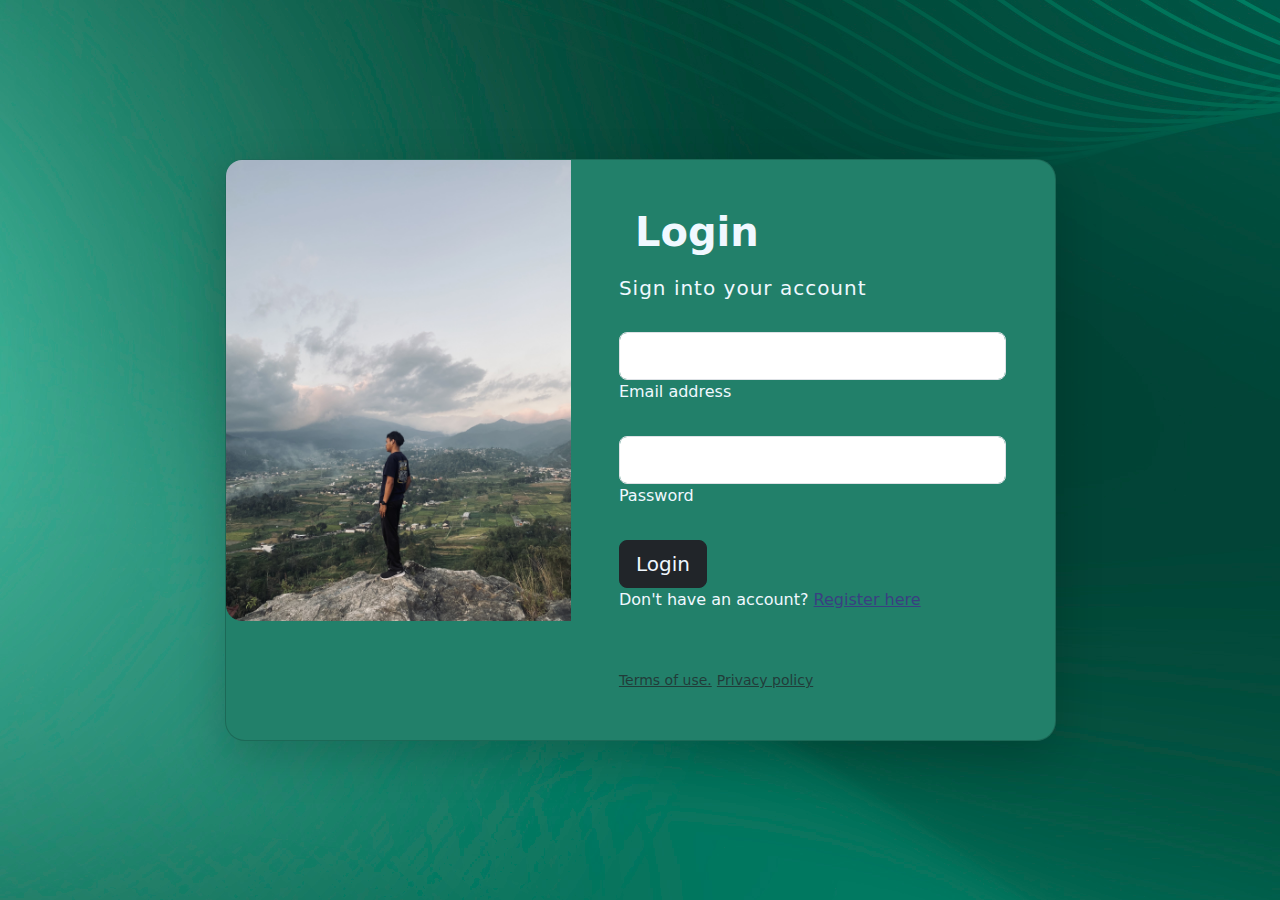
==== index.html @ e3e39431 "Tugas Login PHP" ====
<!DOCTYPE html>
<html lang="en">
<head>
    <meta charset="UTF-8">
    <meta name="viewport" content="width=device-width, initial-scale=1.0">
    <link href="https://cdn.jsdelivr.net/npm/bootstrap@5.3.3/dist/css/bootstrap.min.css" rel="stylesheet" integrity="sha384-QWTKZyjpPEjISv5WaRU9OFeRpok6YctnYmDr5pNlyT2bRjXh0JMhjY6hW+ALEwIH" crossorigin="anonymous">
    <link rel="stylesheet" href="index.css">
    <title>Ali Mustofa</title>
</head>
<body>
        <section class="vh-100 opacity-20" style="background-image: url('./img/bg2.jpg');" >
            <div class="container py-5 h-100">
              <div class="row d-flex justify-content-center align-items-center h-100">
                <div class="col col-xl-9">
                  <div class="kotak card shadow-lg">
                    <div class="row g-0">
                      <div class="col-md-6 col-lg-5 d-none d-md-block ">
                        <img src="./img/ali_tugasLogin.jpg"
                          alt="login form" class="img-fluid" style="border-radius: 1rem 0 0 1rem;" />
                      </div>
                      <div class="col-md-6 col-lg-7 d-flex align-items-center ">
                        <div class="card-body p-4 p-lg-5 text-black">
                          <form action="login.php" method="post" >
          
                            <div class="d-flex align-items-center mb-3 pb-1">
                              <i class="fas fa-cubes fa-2x me-3" style="color: #ff6219;"></i>
                              <span class="h1 fw-bold mb-0" style="color: aliceblue;">Login</span>
                            </div>
          
                            <h5 class="fw-normal mb-3 pb-3" style="letter-spacing: 1px; color : aliceblue">Sign into your account</h5>
          
                            <div data-mdb-input-init class="form-outline mb-4">
                              <input type="email" name="email" id="form2Example17" class="form-control form-control-lg" />
                              <label class="form-label" for="form2Example17" style="color : aliceblue">Email address</label>
                            </div>
          
                            <div data-mdb-input-init class="form-outline mb-4">
                              <input type="password" name="password" id="form2Example27" class="form-control form-control-lg" />
                              <label class="form-label" for="form2Example27" style="color : aliceblue">Password</label>
                            </div>

                            <a href="dashboard.html" class="pt-1 mb-4">
                                <button type="submit" name="login" data-mdb-button-init data-mdb-ripple-init class="btn btn-dark btn-lg btn-block" style="color : aliceblue">Login</button>
                            </a>

                            <p class="mb-5 pb-lg-2" style="color : aliceblue">Don't have an account? <a href="register.html"
                                style="color: #393f81;">Register here</a></p>
                            <a href="#!" class="small text-muted">Terms of use.</a>
                            <a href="#!" class="small text-muted">Privacy policy</a>
                          </form>
          
                        </div>
                      </div>
                    </div>
                  </div>
                </div>
              </div>
            </div>
        </section>
        
    <script src="https://cdn.jsdelivr.net/npm/bootstrap@5.3.3/dist/js/bootstrap.bundle.min.js" integrity="sha384-YvpcrYf0tY3lHB60NNkmXc5s9fDVZLESaAA55NDzOxhy9GkcIdslK1eN7N6jIeHz" crossorigin="anonymous"></script>
</body>
</html>
---- index.css ----
body{
    color: aliceblue;
}
.kotak {
    background-color: #22806A;
    border-radius: 20px;
}
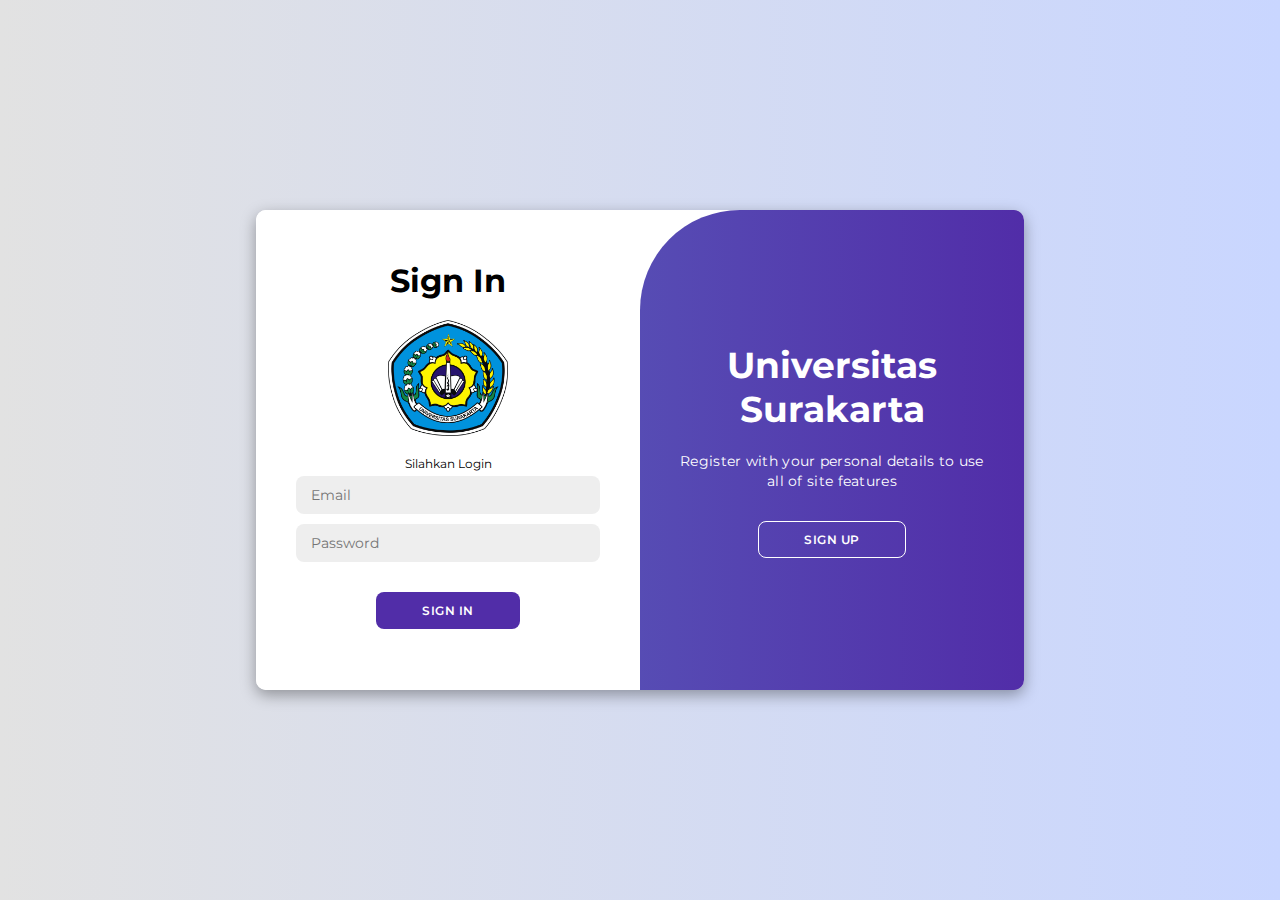
==== commit 9733c4d9: ""FINAL"" ====
--- a/index.html
+++ b/index.html
@@ -3,61 +3,58 @@
 <head>
     <meta charset="UTF-8">
     <meta name="viewport" content="width=device-width, initial-scale=1.0">
-    <link href="https://cdn.jsdelivr.net/npm/bootstrap@5.3.3/dist/css/bootstrap.min.css" rel="stylesheet" integrity="sha384-QWTKZyjpPEjISv5WaRU9OFeRpok6YctnYmDr5pNlyT2bRjXh0JMhjY6hW+ALEwIH" crossorigin="anonymous">
-    <link rel="stylesheet" href="index.css">
-    <title>Ali Mustofa</title>
+    <link rel="stylesheet" href="https://cdnjs.cloudflare.com/ajax/libs/font-awesome/6.4.2/css/all.min.css">
+    <link rel="stylesheet" href="style.css">
+    <title>Ilyas Nur</title>
 </head>
 <body>
-        <section class="vh-100 opacity-20" style="background-image: url('./img/bg2.jpg');" >
-            <div class="container py-5 h-100">
-              <div class="row d-flex justify-content-center align-items-center h-100">
-                <div class="col col-xl-9">
-                  <div class="kotak card shadow-lg">
-                    <div class="row g-0">
-                      <div class="col-md-6 col-lg-5 d-none d-md-block ">
-                        <img src="./img/ali_tugasLogin.jpg"
-                          alt="login form" class="img-fluid" style="border-radius: 1rem 0 0 1rem;" />
-                      </div>
-                      <div class="col-md-6 col-lg-7 d-flex align-items-center ">
-                        <div class="card-body p-4 p-lg-5 text-black">
-                          <form action="login.php" method="post" >
-          
-                            <div class="d-flex align-items-center mb-3 pb-1">
-                              <i class="fas fa-cubes fa-2x me-3" style="color: #ff6219;"></i>
-                              <span class="h1 fw-bold mb-0" style="color: aliceblue;">Login</span>
-                            </div>
-          
-                            <h5 class="fw-normal mb-3 pb-3" style="letter-spacing: 1px; color : aliceblue">Sign into your account</h5>
-          
-                            <div data-mdb-input-init class="form-outline mb-4">
-                              <input type="email" name="email" id="form2Example17" class="form-control form-control-lg" />
-                              <label class="form-label" for="form2Example17" style="color : aliceblue">Email address</label>
-                            </div>
-          
-                            <div data-mdb-input-init class="form-outline mb-4">
-                              <input type="password" name="password" id="form2Example27" class="form-control form-control-lg" />
-                              <label class="form-label" for="form2Example27" style="color : aliceblue">Password</label>
-                            </div>
 
-                            <a href="dashboard.html" class="pt-1 mb-4">
-                                <button type="submit" name="login" data-mdb-button-init data-mdb-ripple-init class="btn btn-dark btn-lg btn-block" style="color : aliceblue">Login</button>
-                            </a>
+  <div class="container" id="container">
+    <div class="form-container sign-up">
+        <form action="register.php" method="post">
+            <h1>Create Account</h1>
+            <h1>Sign In</h1>
+            <span>Silahkan Daftar Dahulu</span>
+            <input type="text" placeholder="fullname" name="fullname">
+            <input type="text" placeholder="Username" name="username">
+            <input type="text" placeholder="institution" name="institution">
+            <input type="email" placeholder="Email" name="email">
+            <input type="password" placeholder="Password" name="password">
+            <a href="index.html">
+              <button>Sign Up</button>
+            </a>
+        </form>
+    </div>
 
-                            <p class="mb-5 pb-lg-2" style="color : aliceblue">Don't have an account? <a href="register.html"
-                                style="color: #393f81;">Register here</a></p>
-                            <a href="#!" class="small text-muted">Terms of use.</a>
-                            <a href="#!" class="small text-muted">Privacy policy</a>
-                          </form>
-          
-                        </div>
-                      </div>
-                    </div>
-                  </div>
-                </div>
-              </div>
+    <div class="form-container sign-in">
+        <form action="login.php" method="post">
+            <h1>Sign In</h1>
+            <img src="./img/logo.png" width="120px" alt="">
+            <span>Silahkan Login</span>
+            <input type="email" name="email" placeholder="Email">
+            <input type="password" name="password" placeholder="Password">
+            <a href="dashboard.html">
+              <button>Sign In</button>
+            </a>
+        </form>
+    </div>
+    <div class="toggle-container">
+        <div class="toggle">
+            <div class="toggle-panel toggle-left">
+                <img src="./img/logo.png" width="140px" alt="">
+                <p>Enter your personal details to use all of site features</p>
+                <button class="hidden" id="login">Sign In</button>
             </div>
-        </section>
-        
-    <script src="https://cdn.jsdelivr.net/npm/bootstrap@5.3.3/dist/js/bootstrap.bundle.min.js" integrity="sha384-YvpcrYf0tY3lHB60NNkmXc5s9fDVZLESaAA55NDzOxhy9GkcIdslK1eN7N6jIeHz" crossorigin="anonymous"></script>
+            <div class="toggle-panel toggle-right">
+                <h1>Universitas</h1>
+                <h1>Surakarta</h1>
+                <p>Register with your personal details to use all of site features</p>
+                <button class="hidden" id="register">Sign Up</button>
+            </div>
+        </div>
+    </div>
+</div>
+
+<script src="script.js"></script>
 </body>
 </html>--- a/style.css
+++ b/style.css
@@ -0,0 +1,217 @@
+@import url('https://fonts.googleapis.com/css2?family=Montserrat:wght@300;400;500;600;700&display=swap');
+
+*{
+    margin: 0;
+    padding: 0;
+    box-sizing: border-box;
+    font-family: 'Montserrat', sans-serif;
+}
+
+body{
+    background-color: #c9d6ff;
+    background: linear-gradient(to right, #e2e2e2, #c9d6ff);
+    display: flex;
+    align-items: center;
+    justify-content: center;
+    flex-direction: column;
+    height: 100vh;
+}
+
+.container{
+    background-color: #fff;
+    border-radius: 10px;
+    box-shadow: 0 5px 15px rgba(0, 0, 0, 0.35);
+    position: relative;
+    overflow: hidden;
+    width: 768px;
+    max-width: 100%;
+    min-height: 480px;
+}
+
+.container p{
+    font-size: 14px;
+    line-height: 20px;
+    letter-spacing: 0.3px;
+    margin: 20px 0;
+}
+
+.container img{
+    margin: 20px;
+}
+
+.container span{
+    font-size: 12px;
+}
+
+.container a{
+    color: #333;
+    font-size: 13px;
+    text-decoration: none;
+    margin: 15px 0 10px;
+}
+
+.container button{
+    background-color: #512da8;
+    color: #fff;
+    font-size: 12px;
+    padding: 10px 45px;
+    border: 1px solid transparent;
+    border-radius: 8px;
+    font-weight: 600;
+    letter-spacing: 0.5px;
+    text-transform: uppercase;
+    margin-top: 10px;
+    cursor: pointer;
+}
+
+.container button.hidden{
+    background-color: transparent;
+    border-color: #fff;
+}
+
+.container form{
+    background-color: #fff;
+    display: flex;
+    font-size: medium;
+    align-items: center;
+    justify-content: center;
+    flex-direction: column;
+    padding: 0 40px;
+    height: 100%;
+}
+
+.container input{
+    background-color: #eee;
+    border: none;
+    margin: 5px 0;
+    padding: 10px 15px;
+    font-size: 14px;
+    border-radius: 8px;
+    width: 100%;
+    outline: none;
+}
+
+
+.form-container{
+    position: absolute;
+    top: 0;
+    height: 100%;
+    transition: all 0.6s ease-in-out;
+}
+
+.sign-in{
+    left: 0;
+    width: 50%;
+    z-index: 2;
+}
+
+.container.active .sign-in{
+    transform: translateX(100%);
+}
+
+.sign-up{
+    left: 0;
+    width: 50%;
+    opacity: 0;
+    z-index: 1;
+}
+
+.container.active .sign-up{
+    transform: translateX(100%);
+    opacity: 1;
+    z-index: 5;
+    animation: move 0.6s;
+}
+
+@keyframes move{
+    0%, 49.99%{
+        opacity: 0;
+        z-index: 1;
+    }
+    50%, 100%{
+        opacity: 1;
+        z-index: 5;
+    }
+}
+
+.social-icons{
+    margin: 20px 0;
+}
+
+.social-icons a{
+    border: 1px solid #ccc;
+    border-radius: 20%;
+    display: inline-flex;
+    justify-content: center;
+    align-items: center;
+    margin: 0 3px;
+    width: 40px;
+    height: 40px;
+}
+
+.toggle-container{
+    position: absolute;
+    top: 0;
+    left: 50%;
+    width: 50%;
+    height: 100%;
+    overflow: hidden;
+    transition: all 0.6s ease-in-out;
+    border-radius: 100px 0 0 0px;
+    z-index: 1000;
+}
+
+.container.active .toggle-container{
+    transform: translateX(-100%);
+    border-radius: 0 150px 100px 0;
+}
+
+.toggle{
+    background-color: #512da8;
+    height: 100%;
+    background: linear-gradient(to right, #5c6bc0, #512da8);
+    color: #fff;
+    font-size: large;
+    position: relative;
+    left: -100%;
+    height: 100%;
+    width: 200%;
+    transform: translateX(0);
+    transition: all 0.6s ease-in-out;
+}
+
+.container.active .toggle{
+    transform: translateX(50%);
+}
+
+.toggle-panel{
+    position: absolute;
+    width: 50%;
+    height: 100%;
+    display: flex;
+    align-items: center;
+    justify-content: center;
+    flex-direction: column;
+    padding: 0 30px;
+    text-align: center;
+    top: 0;
+    transform: translateX(0);
+    transition: all 0.6s ease-in-out;
+}
+
+.toggle-left{
+    transform: translateX(-200%);
+}
+
+.container.active .toggle-left{
+    transform: translateX(0);
+}
+
+.toggle-right{
+    right: 0;
+    transform: translateX(0);
+}
+
+.container.active .toggle-right{
+    transform: translateX(200%);
+}